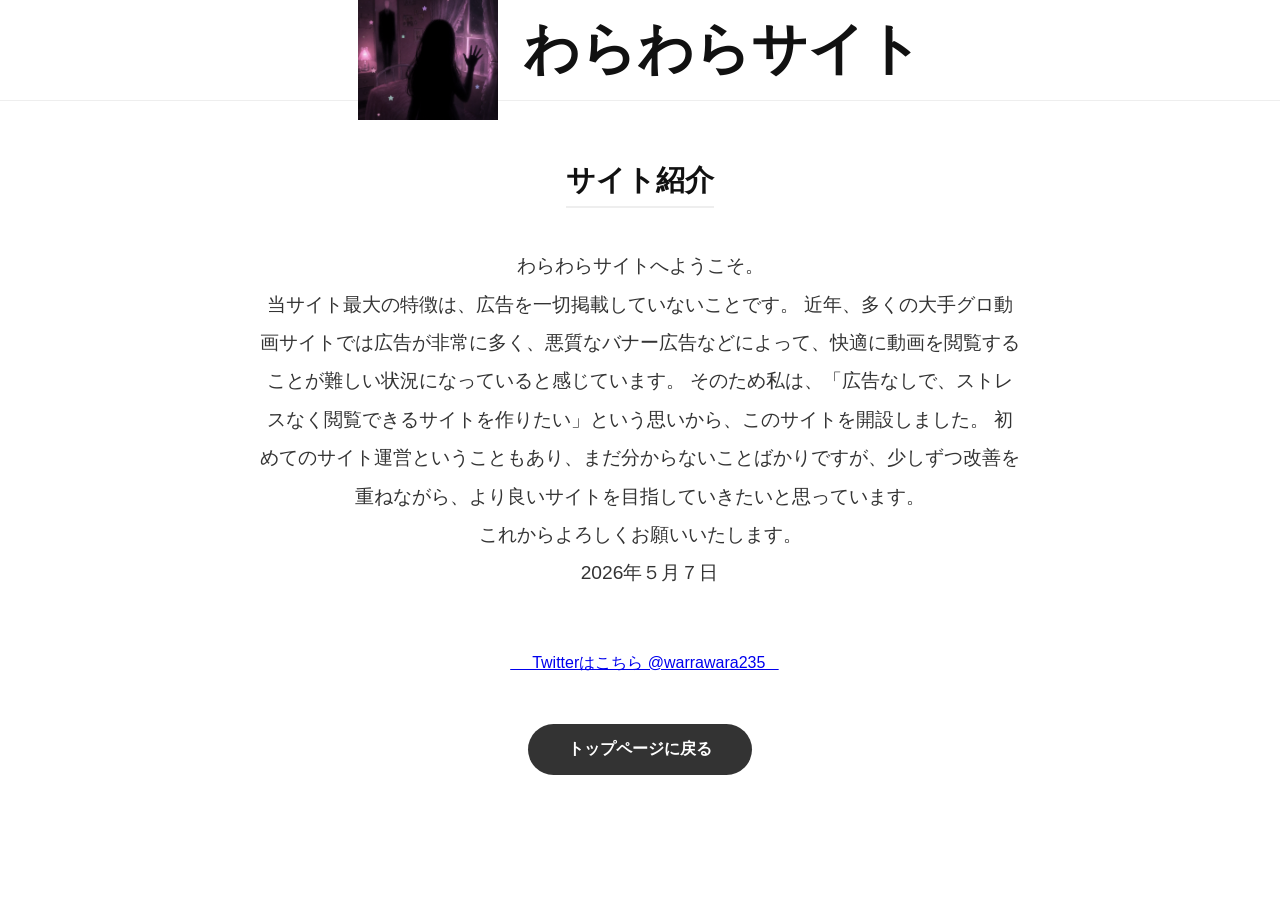
==== about.html @ eab50072 "動画を除外してサイト更新" ====
<!DOCTYPE html>
<html lang="ja">
<head>
  <meta charset="UTF-8">
  <meta name="viewport" content="width=device-width, initial-scale=1.0">
  <title>説明 - わらわらサイト</title>
  <link rel="stylesheet" href="style.css">
  <style>
    /* ヘッダー全体を中央に寄せ、中身を横並びにする */
    .site-header {
      display: flex;
      align-items: center;    /* 上下中央 */
      justify-content: center; /* 左右中央 */
      padding: 50px 20px;     /* 上下の余白を広めにとる */
      gap: 25px;              /* ロゴと文字の間の距離 */
    }

    /* ロゴを2回り大きく */
    .site-logo {
      width: 140px;           /* 元のサイズに合わせて調整してください */
      height: auto;
      display: block;
    }

    /* タイトルを2回り大きく */
    .site-title {
      font-size: 3.5rem;      /* かなり存在感のあるサイズ */
      margin: 0;
      white-space: nowrap;    /* 改行を防ぐ */
    }

    /* 説明欄のスタイル */
    .about-container {
      padding: 40px 20px;
      max-width: 800px;
      margin: 0 auto;
      text-align: center;
    }

    .about-section {
      margin-top: 20px;
      margin-bottom: 60px;
    }

    .about-title {
      font-size: 1.8rem;
      font-weight: bold;
      margin-bottom: 20px;
      border-bottom: 2px solid #eee;
      display: inline-block;
      padding-bottom: 5px;
    }

    .about-text {
      font-size: 1.2rem;
      line-height: 2;
      color: #333;
    }

    /* 戻るボタンのスタイル */
    .back-button-wrap {
      margin-top: 50px;
      text-align: center;
    }

    .back-button {
      display: inline-block;
      padding: 15px 40px;
      background-color: #333;
      color: #fff;
      text-decoration: none;
      border-radius: 30px; /* 少し丸みをもたせてモダンに */
      font-weight: bold;
      transition: 0.3s;
    }

    .back-button:hover {
      background-color: #555;
      transform: translateY(-2px); /* 浮き上がる演出 */
    }
  </style>
</head>
<body>

  <header class="site-header">
    <img src="images/logo.png" class="site-logo" alt="ロゴ">
    <h1 class="site-title">わらわらサイト</h1>
  </header>

  <main class="about-container">
    
    <section class="about-section">
      <div class="about-title">サイト紹介</div>
      <p class="about-text">
        わらわらサイトへようこそ。<br>
       当サイト最大の特徴は、広告を一切掲載していないことです。
近年、多くの大手グロ動画サイトでは広告が非常に多く、悪質なバナー広告などによって、快適に動画を閲覧することが難しい状況になっていると感じています。
そのため私は、「広告なしで、ストレスなく閲覧できるサイトを作りたい」という思いから、このサイトを開設しました。
初めてのサイト運営ということもあり、まだ分からないことばかりですが、少しずつ改善を重ねながら、より良いサイトを目指していきたいと思っています。<br>
これからよろしくお願いいたします。<br>
 
        　2026年５月７日
      </p>
    </section>

  <!-- Twitterリンク -->
<div class="twitter-wrap">
  <a href="https://x.com/warawara235?s=21" target="_blank" class="twitter-link">
    Twitterはこちら @warrawara235
  </a>
</div>

    <div class="back-button-wrap">
      <a href="index.html" class="back-button">トップページに戻る</a>
    </div>

  </main>

</body>
</html>
---- style.css ----
* {
  box-sizing: border-box;
}

body {
  margin: 0;
  background: white;
  color: #111;
  font-family: Arial, Helvetica, sans-serif;
}

/* ヘッダー */

.site-header {
  height: 70px;

  display: flex;
  align-items: center;

  padding: 0 18px;

  background: white;

  border-bottom: 1px solid #eee;

  position: sticky;

  top: 0;

  z-index: 10;
}

.site-logo {
  height: 42px;

  width: auto;

  object-fit: contain;
}

.site-title {
  margin-left: 12px;

  font-size: 24px;

  font-weight: bold;

  color: #111;
}

/* 動画一覧 */

#video-list {
  width: 100%;
}

/* 動画カード */

.video-card {
  display: block;

  text-decoration: none;

  color: inherit;

  margin-bottom: 28px;

  background: white;
}

/* サムネ */

.thumbnail-wrap {
  position: relative;

  width: 100%;
}

.thumbnail {
  width: 100%;

  aspect-ratio: 16 / 9;

  object-fit: cover;

  display: block;
}

/* 動画時間 */

.duration {
  position: absolute;

  right: 8px;

  bottom: 8px;

  background: rgba(0, 0, 0, 0.85);

  color: white;

  font-size: 14px;

  padding: 4px 6px;

  border-radius: 4px;
}

/* 動画情報 */

.video-detail {
  display: flex;

  padding: 12px 12px 0;

  gap: 12px;
}

/* アイコン */

.channel-icon {
  width: 42px;

  height: 42px;

  border-radius: 50%;

  object-fit: cover;

  flex-shrink: 0;
}

/* テキスト */

.video-text {
  flex: 1;

  min-width: 0;
}

.video-text h2 {
  margin: 0 0 6px;

  font-size: 18px;

  line-height: 1.35;

  font-weight: bold;
}

.video-text p {
  margin: 0;

  color: #666;

  font-size: 14px;

  line-height: 1.4;
}

/* ︙ */

.menu {
  font-size: 24px;

  color: #111;
}

/* ページ番号 */

#pagination {
  margin: 35px 0;

  text-align: center;
}

#pagination button {
  margin: 5px;

  padding: 10px 15px;

  border: none;

  cursor: pointer;

  background: #eee;

  border-radius: 6px;

  font-size: 16px;
}

#pagination button.active {
  background: #111;

  color: white;

  font-weight: bold;
}
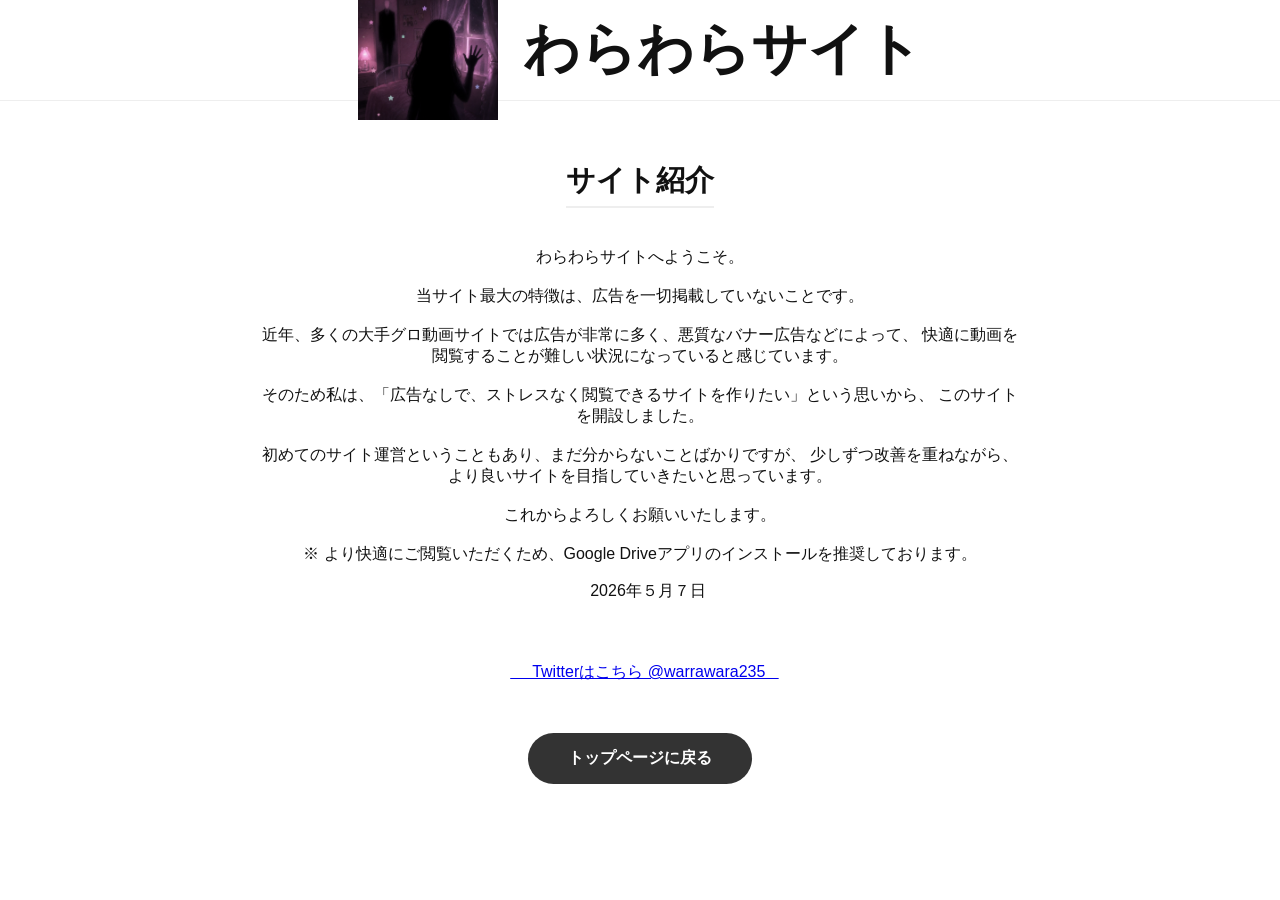
==== commit 245ff97f: "サイト更新" ====
--- a/about.html
+++ b/about.html
@@ -92,12 +92,24 @@
     <section class="about-section">
       <div class="about-title">サイト紹介</div>
       <p class="about-text">
-        わらわらサイトへようこそ。<br>
-       当サイト最大の特徴は、広告を一切掲載していないことです。
-近年、多くの大手グロ動画サイトでは広告が非常に多く、悪質なバナー広告などによって、快適に動画を閲覧することが難しい状況になっていると感じています。
-そのため私は、「広告なしで、ストレスなく閲覧できるサイトを作りたい」という思いから、このサイトを開設しました。
-初めてのサイト運営ということもあり、まだ分からないことばかりですが、少しずつ改善を重ねながら、より良いサイトを目指していきたいと思っています。<br>
-これからよろしくお願いいたします。<br>
+<p>
+  わらわらサイトへようこそ。<br><br>
+
+  当サイト最大の特徴は、広告を一切掲載していないことです。<br><br>
+
+  近年、多くの大手グロ動画サイトでは広告が非常に多く、悪質なバナー広告などによって、
+  快適に動画を閲覧することが難しい状況になっていると感じています。<br><br>
+
+  そのため私は、「広告なしで、ストレスなく閲覧できるサイトを作りたい」という思いから、
+  このサイトを開設しました。<br><br>
+
+  初めてのサイト運営ということもあり、まだ分からないことばかりですが、
+  少しずつ改善を重ねながら、より良いサイトを目指していきたいと思っています。<br><br>
+
+  これからよろしくお願いいたします。<br><br>
+
+  ※ より快適にご閲覧いただくため、Google Driveアプリのインストールを推奨しております。
+</p>
  
         　2026年５月７日
       </p>
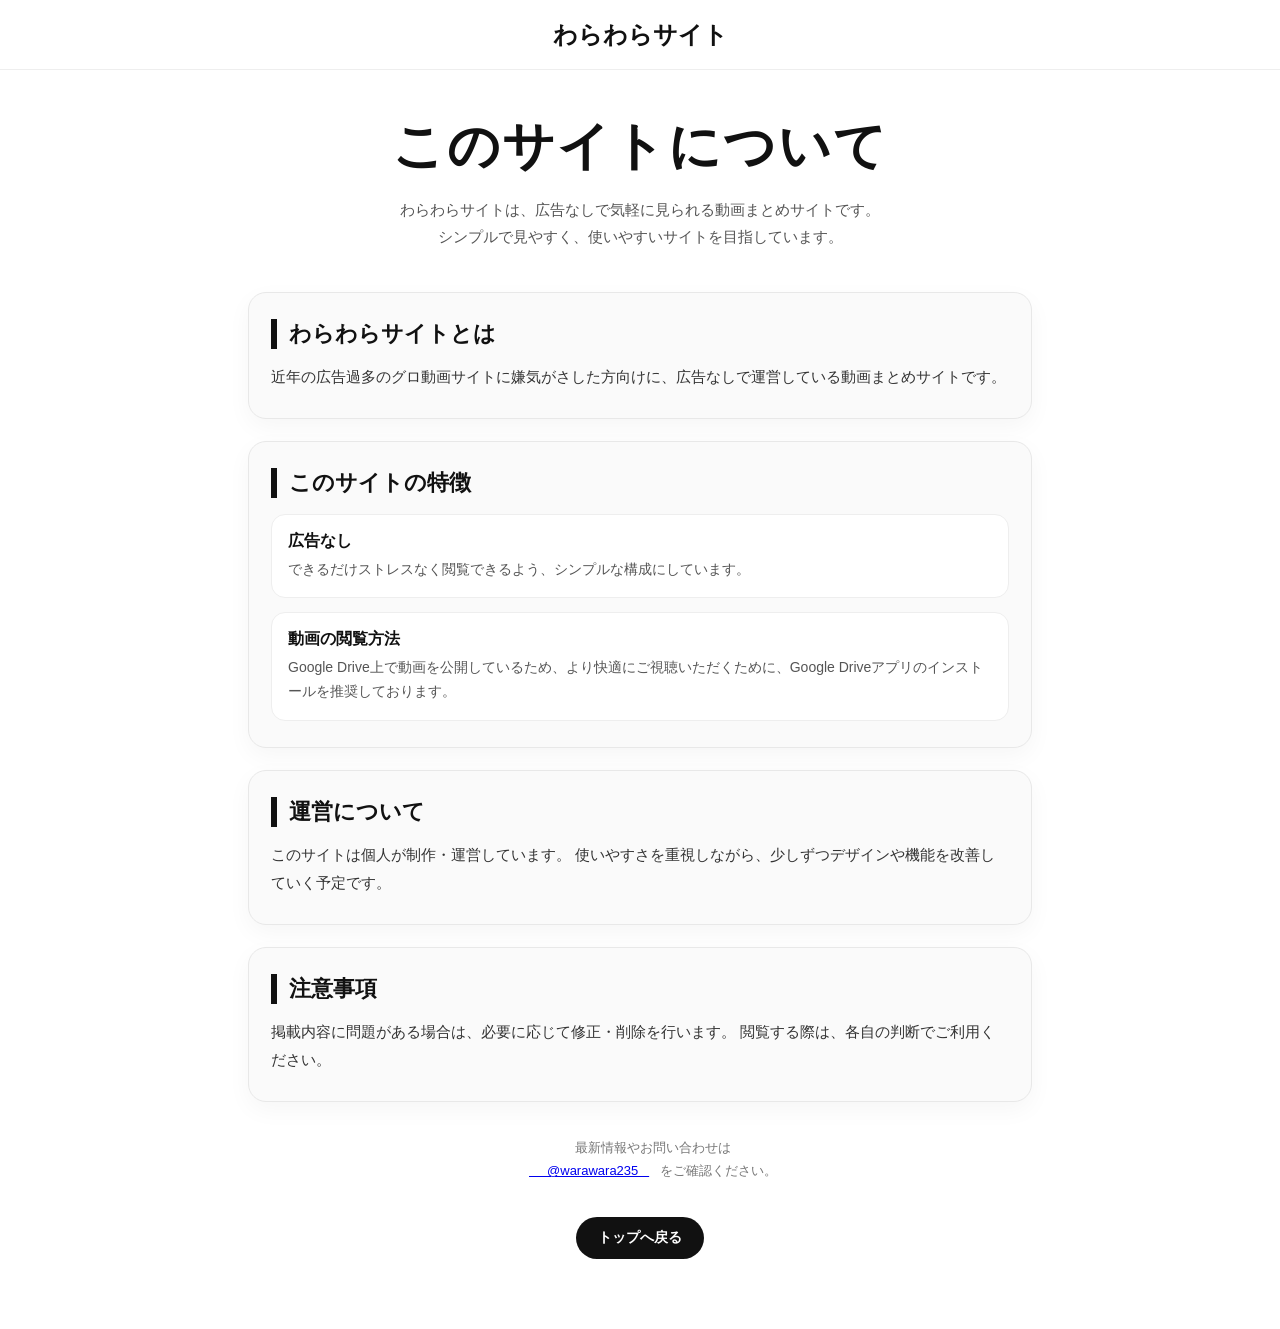
==== commit 65446506: "サイト更新" ====
--- a/about.html
+++ b/about.html
@@ -1,134 +1,240 @@
 <!DOCTYPE html>
 <html lang="ja">
+
 <head>
   <meta charset="UTF-8">
   <meta name="viewport" content="width=device-width, initial-scale=1.0">
-  <title>説明 - わらわらサイト</title>
-  <link rel="stylesheet" href="style.css">
+  <title>このサイトについて - わらわらサイト</title>
+
   <style>
-    /* ヘッダー全体を中央に寄せ、中身を横並びにする */
+    * {
+      box-sizing: border-box;
+    }
+
+    body {
+      margin: 0;
+      font-family: Arial, Helvetica, sans-serif;
+      background: #fff;
+      color: #111;
+    }
+
     .site-header {
+      height: 70px;
       display: flex;
-      align-items: center;    /* 上下中央 */
-      justify-content: center; /* 左右中央 */
-      padding: 50px 20px;     /* 上下の余白を広めにとる */
-      gap: 25px;              /* ロゴと文字の間の距離 */
-    }
-
-    /* ロゴを2回り大きく */
-    .site-logo {
-      width: 140px;           /* 元のサイズに合わせて調整してください */
-      height: auto;
+      align-items: center;
+      justify-content: center;
+      border-bottom: 1px solid #eee;
+      background: white;
+      position: sticky;
+      top: 0;
+      z-index: 1000;
+    }
+
+    .site-title {
+      font-size: 24px;
+      font-weight: bold;
+      white-space: nowrap;
+    }
+
+    .about-wrapper {
+      width: 100%;
+      max-width: 820px;
+      margin: 0 auto;
+      padding: 42px 18px 70px;
+    }
+
+    .hero {
+      text-align: center;
+      margin-bottom: 42px;
+    }
+
+    .hero-title {
+      font-size: clamp(32px, 8vw, 52px);
+      margin: 0 0 14px;
+      font-weight: 900;
+      letter-spacing: 0.04em;
+    }
+
+    .hero-subtitle {
+      font-size: 15px;
+      line-height: 1.8;
+      color: #555;
+      margin: 0;
+    }
+
+    .card {
+      border: 1px solid #e8e8e8;
+      border-radius: 18px;
+      padding: 26px 22px;
+      margin-bottom: 22px;
+      background: #fafafa;
+      box-shadow: 0 8px 24px rgba(0, 0, 0, 0.04);
+    }
+
+    .card h2 {
+      margin: 0 0 14px;
+      font-size: 22px;
+      border-left: 6px solid #111;
+      padding-left: 12px;
+    }
+
+    .card p {
+      margin: 0;
+      font-size: 15px;
+      line-height: 1.9;
+      color: #333;
+    }
+
+    .feature-list {
+      display: grid;
+      gap: 14px;
+      margin-top: 16px;
+    }
+
+    .feature {
+      padding: 16px;
+      border-radius: 14px;
+      background: white;
+      border: 1px solid #eee;
+    }
+
+    .feature-title {
+      font-weight: bold;
+      font-size: 16px;
+      margin-bottom: 6px;
+    }
+
+    .feature-text {
+      font-size: 14px;
+      line-height: 1.7;
+      color: #555;
+    }
+
+    .notice {
+      text-align: center;
+      font-size: 13px;
+      color: #777;
+      line-height: 1.8;
+      margin-top: 34px;
+    }
+
+    .back-link {
       display: block;
-    }
-
-    /* タイトルを2回り大きく */
-    .site-title {
-      font-size: 3.5rem;      /* かなり存在感のあるサイズ */
-      margin: 0;
-      white-space: nowrap;    /* 改行を防ぐ */
-    }
-
-    /* 説明欄のスタイル */
-    .about-container {
-      padding: 40px 20px;
-      max-width: 800px;
-      margin: 0 auto;
-      text-align: center;
-    }
-
-    .about-section {
-      margin-top: 20px;
-      margin-bottom: 60px;
-    }
-
-    .about-title {
-      font-size: 1.8rem;
+      width: fit-content;
+      margin: 34px auto 0;
+      padding: 12px 22px;
+      border-radius: 999px;
+      background: #111;
+      color: white;
+      text-decoration: none;
       font-weight: bold;
-      margin-bottom: 20px;
-      border-bottom: 2px solid #eee;
-      display: inline-block;
-      padding-bottom: 5px;
-    }
-
-    .about-text {
-      font-size: 1.2rem;
-      line-height: 2;
-      color: #333;
-    }
-
-    /* 戻るボタンのスタイル */
-    .back-button-wrap {
-      margin-top: 50px;
-      text-align: center;
-    }
-
-    .back-button {
-      display: inline-block;
-      padding: 15px 40px;
-      background-color: #333;
-      color: #fff;
-      text-decoration: none;
-      border-radius: 30px; /* 少し丸みをもたせてモダンに */
-      font-weight: bold;
-      transition: 0.3s;
-    }
-
-    .back-button:hover {
-      background-color: #555;
-      transform: translateY(-2px); /* 浮き上がる演出 */
+      font-size: 14px;
+    }
+
+    @media (max-width: 600px) {
+      .about-wrapper {
+        padding: 34px 16px 60px;
+      }
+
+      .card {
+        padding: 22px 18px;
+        border-radius: 16px;
+      }
+
+      .card h2 {
+        font-size: 20px;
+      }
+
+      .hero-subtitle,
+      .card p {
+        font-size: 14px;
+      }
     }
   </style>
 </head>
+
 <body>
 
   <header class="site-header">
-    <img src="images/logo.png" class="site-logo" alt="ロゴ">
-    <h1 class="site-title">わらわらサイト</h1>
+    <div class="site-title">わらわらサイト</div>
   </header>
 
-  <main class="about-container">
-    
-    <section class="about-section">
-      <div class="about-title">サイト紹介</div>
-      <p class="about-text">
-<p>
-  わらわらサイトへようこそ。<br><br>
-
-  当サイト最大の特徴は、広告を一切掲載していないことです。<br><br>
-
-  近年、多くの大手グロ動画サイトでは広告が非常に多く、悪質なバナー広告などによって、
-  快適に動画を閲覧することが難しい状況になっていると感じています。<br><br>
-
-  そのため私は、「広告なしで、ストレスなく閲覧できるサイトを作りたい」という思いから、
-  このサイトを開設しました。<br><br>
-
-  初めてのサイト運営ということもあり、まだ分からないことばかりですが、
-  少しずつ改善を重ねながら、より良いサイトを目指していきたいと思っています。<br><br>
-
-  これからよろしくお願いいたします。<br><br>
-
-  ※ より快適にご閲覧いただくため、Google Driveアプリのインストールを推奨しております。
-</p>
- 
-        　2026年５月７日
+  <main class="about-wrapper">
+
+    <section class="hero">
+      <h1 class="hero-title">このサイトについて</h1>
+      <p class="hero-subtitle">
+        わらわらサイトは、広告なしで気軽に見られる動画まとめサイトです。<br>
+        シンプルで見やすく、使いやすいサイトを目指しています。
       </p>
     </section>
 
-  <!-- Twitterリンク -->
-<div class="twitter-wrap">
-  <a href="https://x.com/warawara235?s=21" target="_blank" class="twitter-link">
-    Twitterはこちら @warrawara235
+    <section class="card">
+      <h2>わらわらサイトとは</h2>
+      <p>近年の広告過多のグロ動画サイトに嫌気がさした方向けに、広告なしで運営している動画まとめサイトです。
+
+    </p>
+    </section>
+
+    <section class="card">
+      <h2>このサイトの特徴</h2>
+
+      <div class="feature-list">
+        <div class="feature">
+          <div class="feature-title">広告なし</div>
+          <div class="feature-text">
+            できるだけストレスなく閲覧できるよう、シンプルな構成にしています。
+          </div>
+        </div>
+
+        
+
+        <div class="feature">
+          <div class="feature-title">動画の閲覧方法</div>
+          <div class="feature-text">
+            Google Drive上で動画を公開しているため、より快適にご視聴いただくために、Google Driveアプリのインストールを推奨しております。
+          </div>
+        </div>
+      </div>
+    </section>
+
+    <section class="card">
+      <h2>運営について</h2>
+      <p>
+        このサイトは個人が制作・運営しています。
+        使いやすさを重視しながら、少しずつデザインや機能を改善していく予定です。
+      </p>
+    </section>
+
+    <section class="card">
+      <h2>注意事項</h2>
+      <p>
+        掲載内容に問題がある場合は、必要に応じて修正・削除を行います。
+        閲覧する際は、各自の判断でご利用ください。
+      </p>
+    </section>
+
+    <div class="notice">
+　　最新情報やお問い合わせは<br>
+　　<a href="https://x.com/warawara235?s=21"
+     target="_blank"
+     rel="noopener noreferrer"
+     style="
+       color:#111;
+       font-weight:bold;
+       text-decoration:none;
+       border-bottom:2px solid #111;
+       padding-bottom:2px;
+     ">
+    @warawara235
   </a>
+  をご確認ください。
 </div>
 
-    <div class="back-button-wrap">
-      <a href="index.html" class="back-button">トップページに戻る</a>
-    </div>
+    <a href="index.html" class="back-link">トップへ戻る</a>
 
   </main>
 
 </body>
-</html>
-
-
+
+</html>
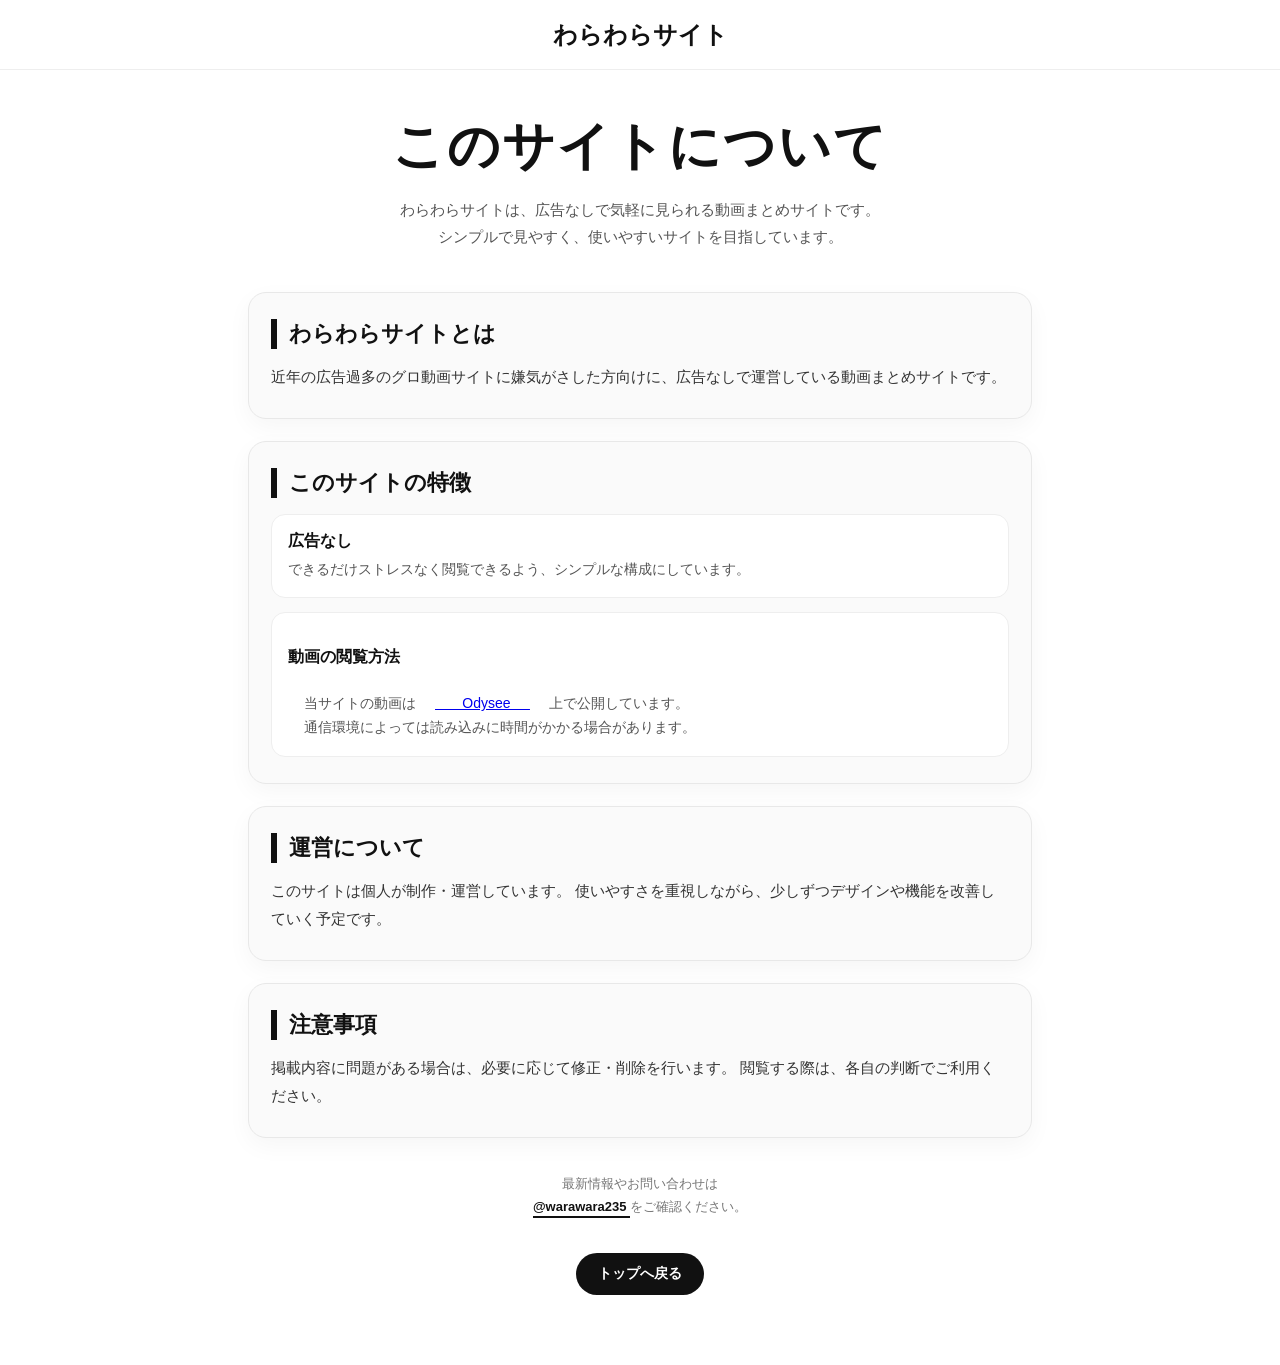
==== commit 794a6b4f: "サイト更新" ====
--- a/about.html
+++ b/about.html
@@ -189,13 +189,18 @@
 
         
 
-        <div class="feature">
-          <div class="feature-title">動画の閲覧方法</div>
-          <div class="feature-text">
-            Google Drive上で動画を公開しているため、より快適にご視聴いただくために、Google Driveアプリのインストールを推奨しております。
-          </div>
-        </div>
-      </div>
+       <div class="feature">
+  <div class="feature-title">動画の閲覧方法</div>
+
+  <div class="feature-text">
+    当サイトの動画は
+    <a href="https://odysee.com" target="_blank" rel="noopener noreferrer">
+      Odysee
+    </a>
+    上で公開しています。<br>
+    通信環境によっては読み込みに時間がかかる場合があります。
+  </div>
+</div> 
     </section>
 
     <section class="card">
@@ -215,20 +220,20 @@
     </section>
 
     <div class="notice">
-　　最新情報やお問い合わせは<br>
-　　<a href="https://x.com/warawara235?s=21"
-     target="_blank"
-     rel="noopener noreferrer"
-     style="
-       color:#111;
-       font-weight:bold;
-       text-decoration:none;
-       border-bottom:2px solid #111;
-       padding-bottom:2px;
-     ">
-    @warawara235
-  </a>
-  をご確認ください。
+  最新情報やお問い合わせは<br>
+  <a href="https://x.com/warawara235?s=21"
+     target="_blank"
+     rel="noopener noreferrer"
+     style="
+    color:#111;
+    font-weight:bold;
+     text-decoration:none;
+     border-bottom:2px solid #111;
+     padding-bottom:2px;
+">
+    @warawara235
+  </a>
+  をご確認ください。
 </div>
 
     <a href="index.html" class="back-link">トップへ戻る</a>
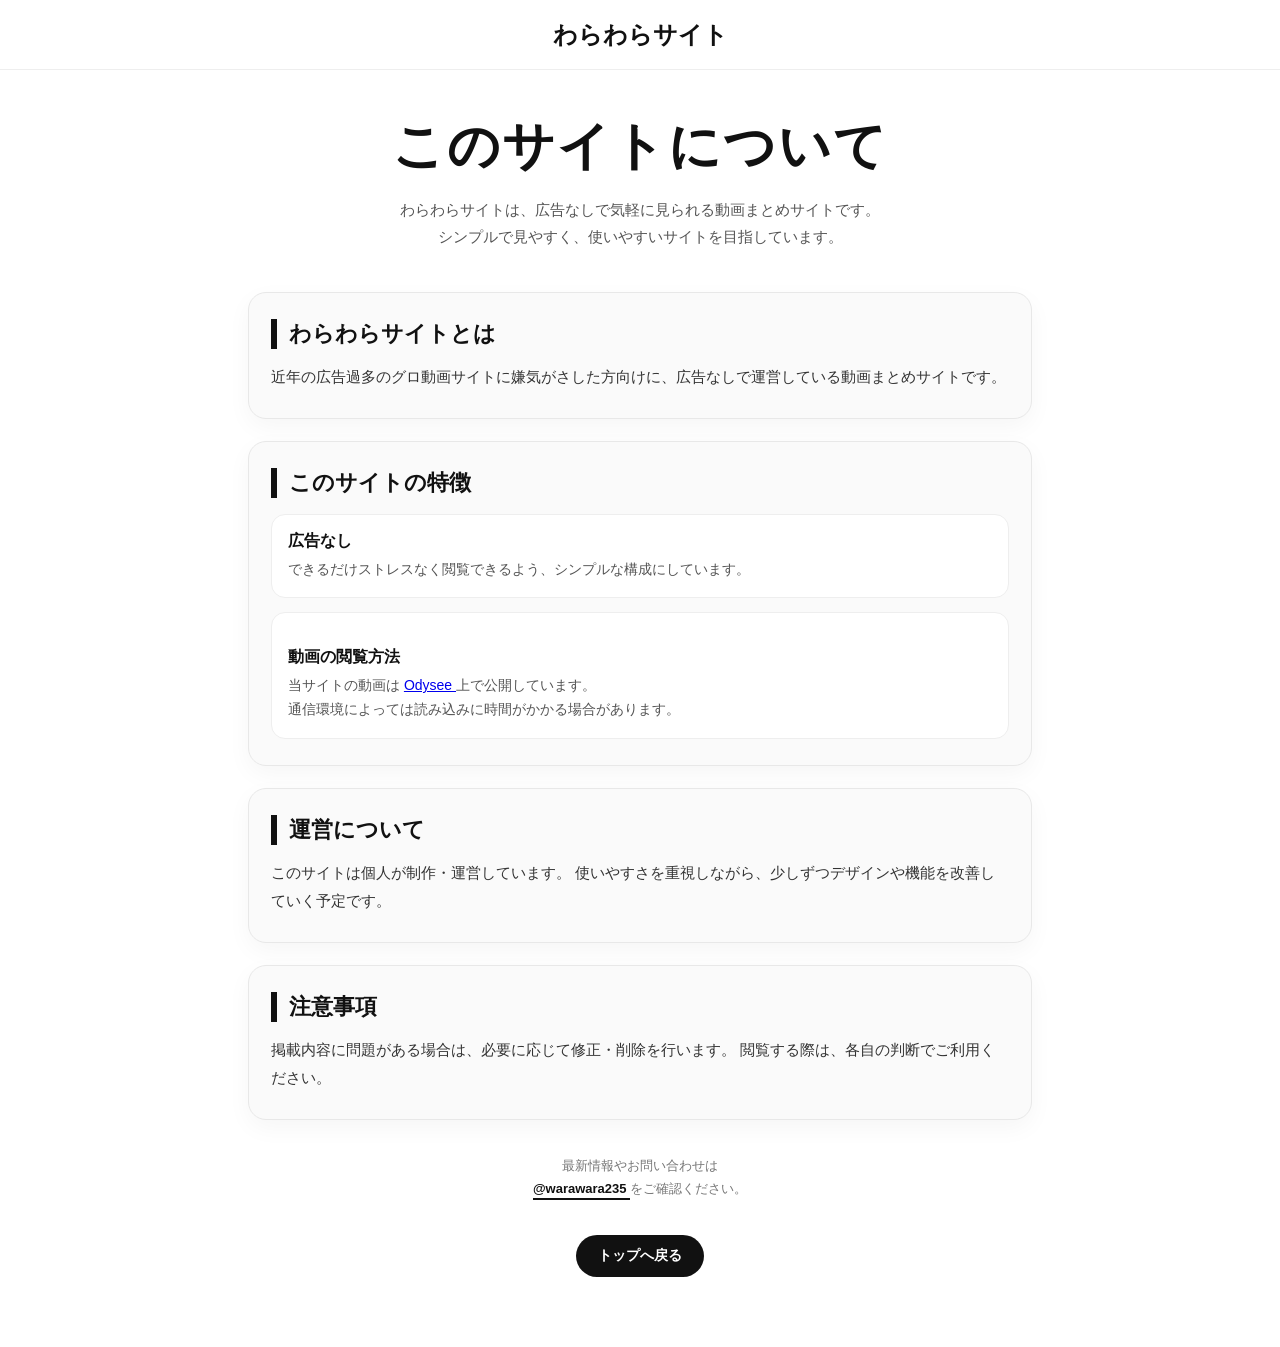
==== commit 8097ef41: "サイト更新" ====
--- a/about.html
+++ b/about.html
@@ -192,14 +192,14 @@
        <div class="feature">
   <div class="feature-title">動画の閲覧方法</div>
 
-  <div class="feature-text">
-    当サイトの動画は
-    <a href="https://odysee.com" target="_blank" rel="noopener noreferrer">
-      Odysee
-    </a>
-    上で公開しています。<br>
-    通信環境によっては読み込みに時間がかかる場合があります。
-  </div>
+  <div class="feature-text">
+    当サイトの動画は
+    <a href="https://odysee.com" target="_blank" rel="noopener noreferrer">
+    Odysee
+    </a>
+    上で公開しています。<br>
+    通信環境によっては読み込みに時間がかかる場合があります。
+  </div>
 </div> 
     </section>
 
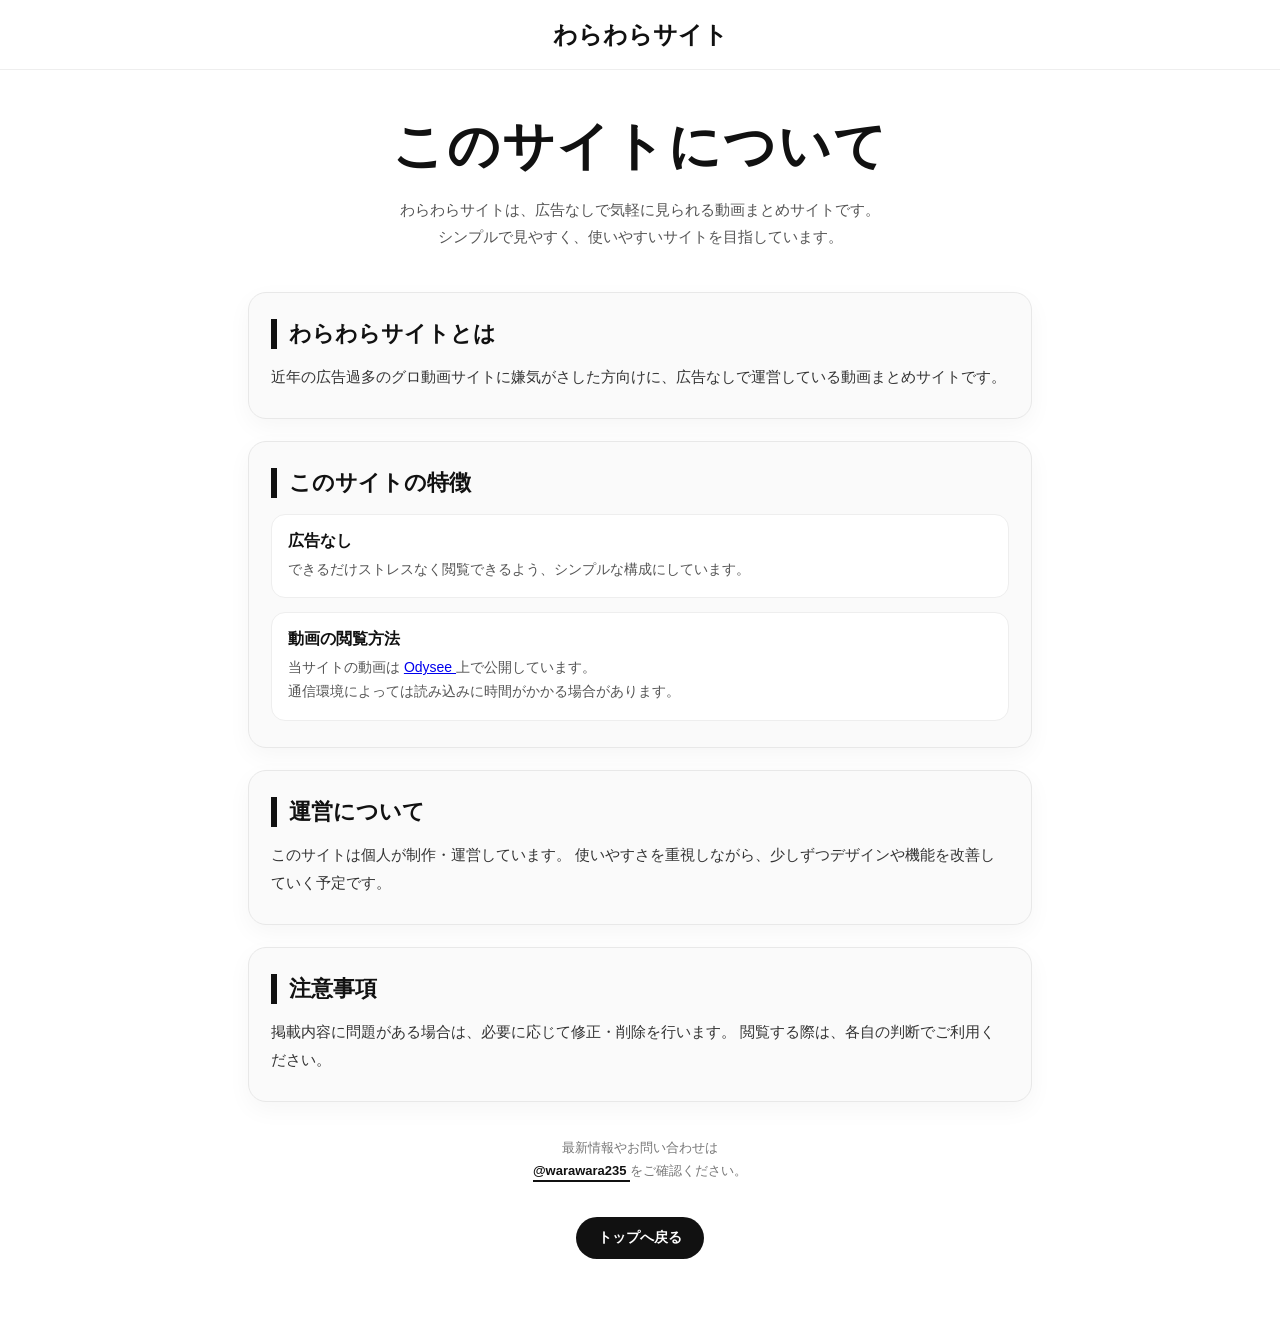
==== commit d25d3ac1: "サイト更新" ====
--- a/about.html
+++ b/about.html
@@ -190,7 +190,7 @@
         
 
        <div class="feature">
-  <div class="feature-title">動画の閲覧方法</div>
+  <div class="feature-title">動画の閲覧方法</div>
 
   <div class="feature-text">
     当サイトの動画は
